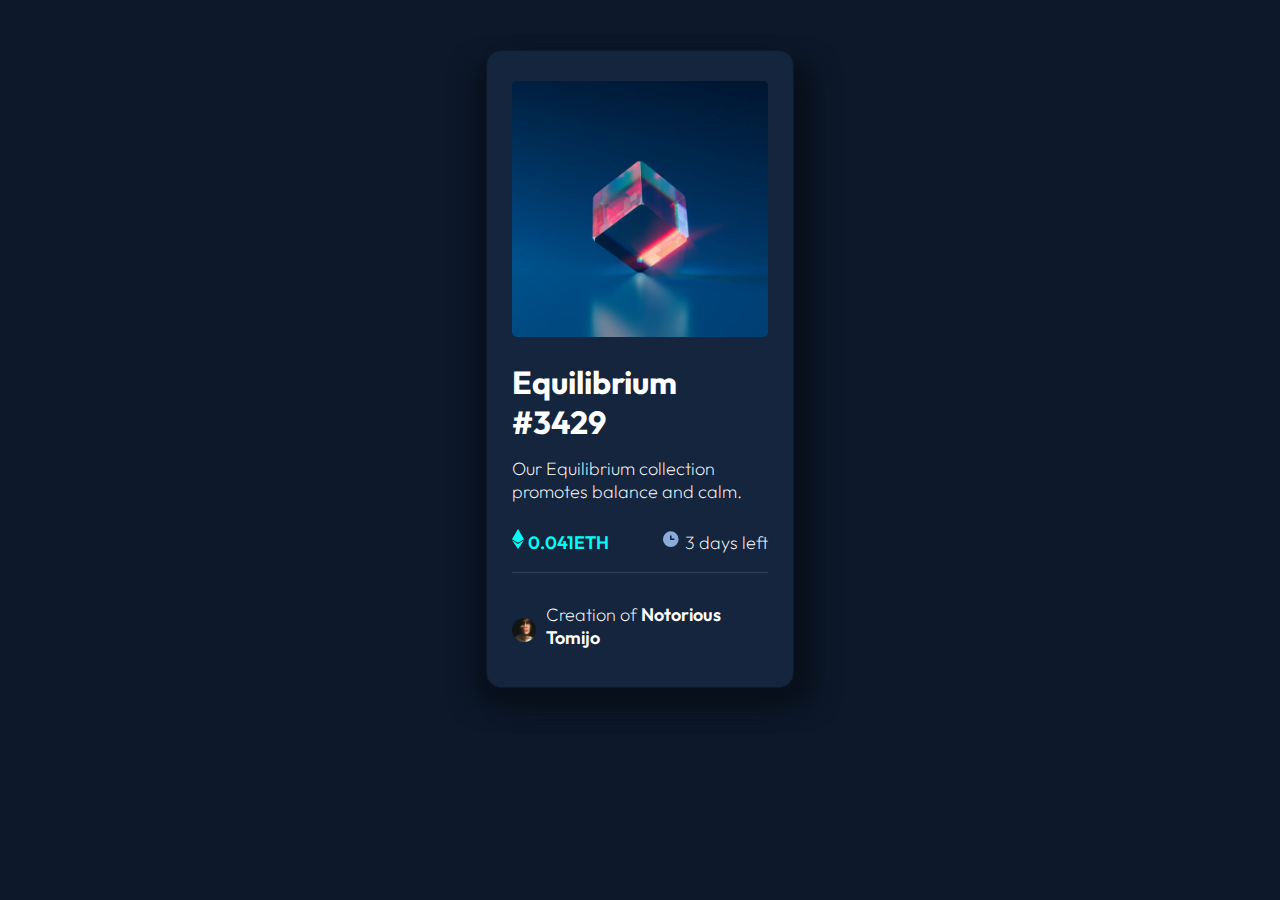
==== newnft.html @ ee026f3d "These are the base files for my Front end mentor NFT card component challenge. This includes the htm" ====
<!DOCTYPE html>
<html lang="en">

<head>
    <meta charset="UTF-8">
    <meta http-equiv="X-UA-Compatible" content="IE=edge">
    <meta name="viewport" content="width=device-width, initial-scale=1.0">
    <title>My NFT Shii</title>
    <link rel="stylesheet" href="nft.css">
    <link rel="preconnect" href="https://fonts.googleapis.com">
    <link rel="preconnect" href="https://fonts.gstatic.com" crossorigin>
    <link href="https://fonts.googleapis.com/css2?family=Outfit:wght@300;400;600&display=swap" rel="stylesheet">
</head>

<body>
    <section id="card">
        <section id="first">
            <img src="images/image-equilibrium.jpg" alt="image of a glass cube" class='main-image'>
            <h1>Equilibrium #3429</h1>
        </section>
        <section>
            <p>Our Equilibrium collection promotes balance and calm.</p>
            <div id="info">
                <div class="sub-info">
                    <img src="images/icon-ethereum.svg" alt="image of ethereum" class="icon2">
                    <p> <span class="boldtext eth">0.041ETH</span> </p>
                </div>
                <div class="sub-info">
                    <img src="images/icon-clock.svg" alt="icon of clock" class="icon2">
                    <p>3 days left</p>
                </div>
            </div>
            <div id="last">
                <img src="images/image-avatar.png" alt="user avatar" class="icon">
                <p>Creation of <span class="boldtext">Notorious Tomijo</span></p>
            </div>

        </section>
    </section>


</body>

</html>
---- nft.css ----
body{
    font-family: 'Outfit', sans-serif;
    background-color: hsl(217, 54%, 11%);
    color: #fff;
}

p {
    font-size: 18px;
    margin-top: 10px;
    font-weight: 200;
}

h1 {
    margin-bottom: 5px;
}

#card{
    margin: auto;
    border: 1px solid hsl(217, 54%, 11%);
    border-radius: 15px;
    width: 20vw;
    height: 25%;
    display: flex;
    flex-direction: column;
    justify-content: flex-start;
    align-items: center;
    padding: 0 2%;
    margin-top: 50px;
    background-color: hsl(216, 50%, 16%);
    box-shadow: 20px 15px 25px 2px hsl(216, 53%, 7%), 
    -10px 15px 25px 2px hsl(216, 53%, 7%);
}

.main-image {
    height: 75%;
    width: 100%;
    margin: 0 auto;
    margin-top: 30px;
    border-radius: 5px;
    

}

#first {
    height: 10%;
}

#info {
    display: flex;
    flex-direction: row;
    justify-content: space-between;
    border-bottom: 1px solid hsl(215, 32%, 27%);

}

.sub-info {
    display: flex;
    flex-direction: row;
    justify-content: space-between;
    align-items: baseline;
    


}

.icon {
    width: 24px;
    height: 24px;
    margin-right: 10px;
}

.icon2 {
    margin-right: 4px;
    height: 20px;
}

.boldtext {
    font-weight: 600;
}

#last {
    display: flex;
    flex-direction: row;
    justify-content: flex-start;
    align-items: center;
    margin: 20px 0;
    font-size: 16px;
}

.eth {
    color: hsl(178, 100%, 50%);
}
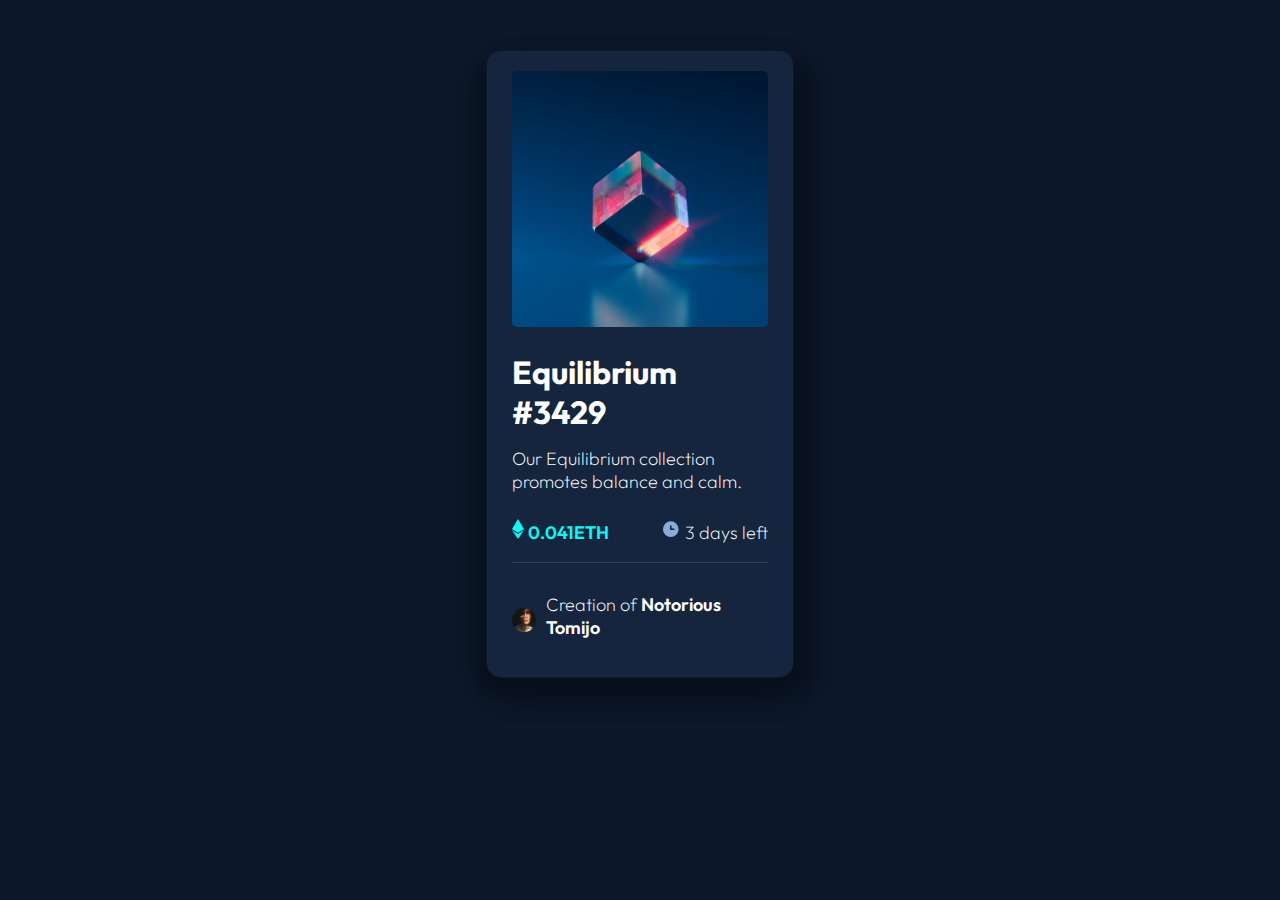
==== commit cb6a1413: "Here, I've added the colour styles on hover for both the main image in the card, the h1 paragraph an" ====
--- a/newnft.html
+++ b/newnft.html
@@ -15,7 +15,10 @@
 <body>
     <section id="card">
         <section id="first">
-            <img src="images/image-equilibrium.jpg" alt="image of a glass cube" class='main-image'>
+            <div class="image-container">
+                <img src="images/image-equilibrium.jpg" alt="image of a glass cube" class='main-image'>
+                <img src="images/icon-view.svg" alt="view icon" class="after" id="hover-view">
+            </div>
             <h1>Equilibrium #3429</h1>
         </section>
         <section>
--- a/nft.css
+++ b/nft.css
@@ -35,7 +35,6 @@
     height: 75%;
     width: 100%;
     margin: 0 auto;
-    margin-top: 30px;
     border-radius: 5px;
     
 
@@ -89,4 +88,39 @@
 
 .eth {
     color: hsl(178, 100%, 50%);
-}+}
+
+h1:hover {
+    color:hsl(178, 100%, 50%);
+}
+
+.boldtext:hover {
+    color:hsl(178, 100%, 50%);
+}
+
+.image-container {
+    position: relative;
+    margin-top: 20px;
+
+}
+
+.image-container .after {
+    position: absolute;
+    top: 0;
+    left: 0;
+    width: 100%;
+    height: 100%;
+    display: none;
+    color: #fff;
+}
+
+.image-container:hover .after {
+    display: block;
+    background:hsl(215, 51%, 70%);
+    border-radius: 5px;
+}
+
+/* #hover-view {
+    height: 5%;
+    width: 5%;
+} */